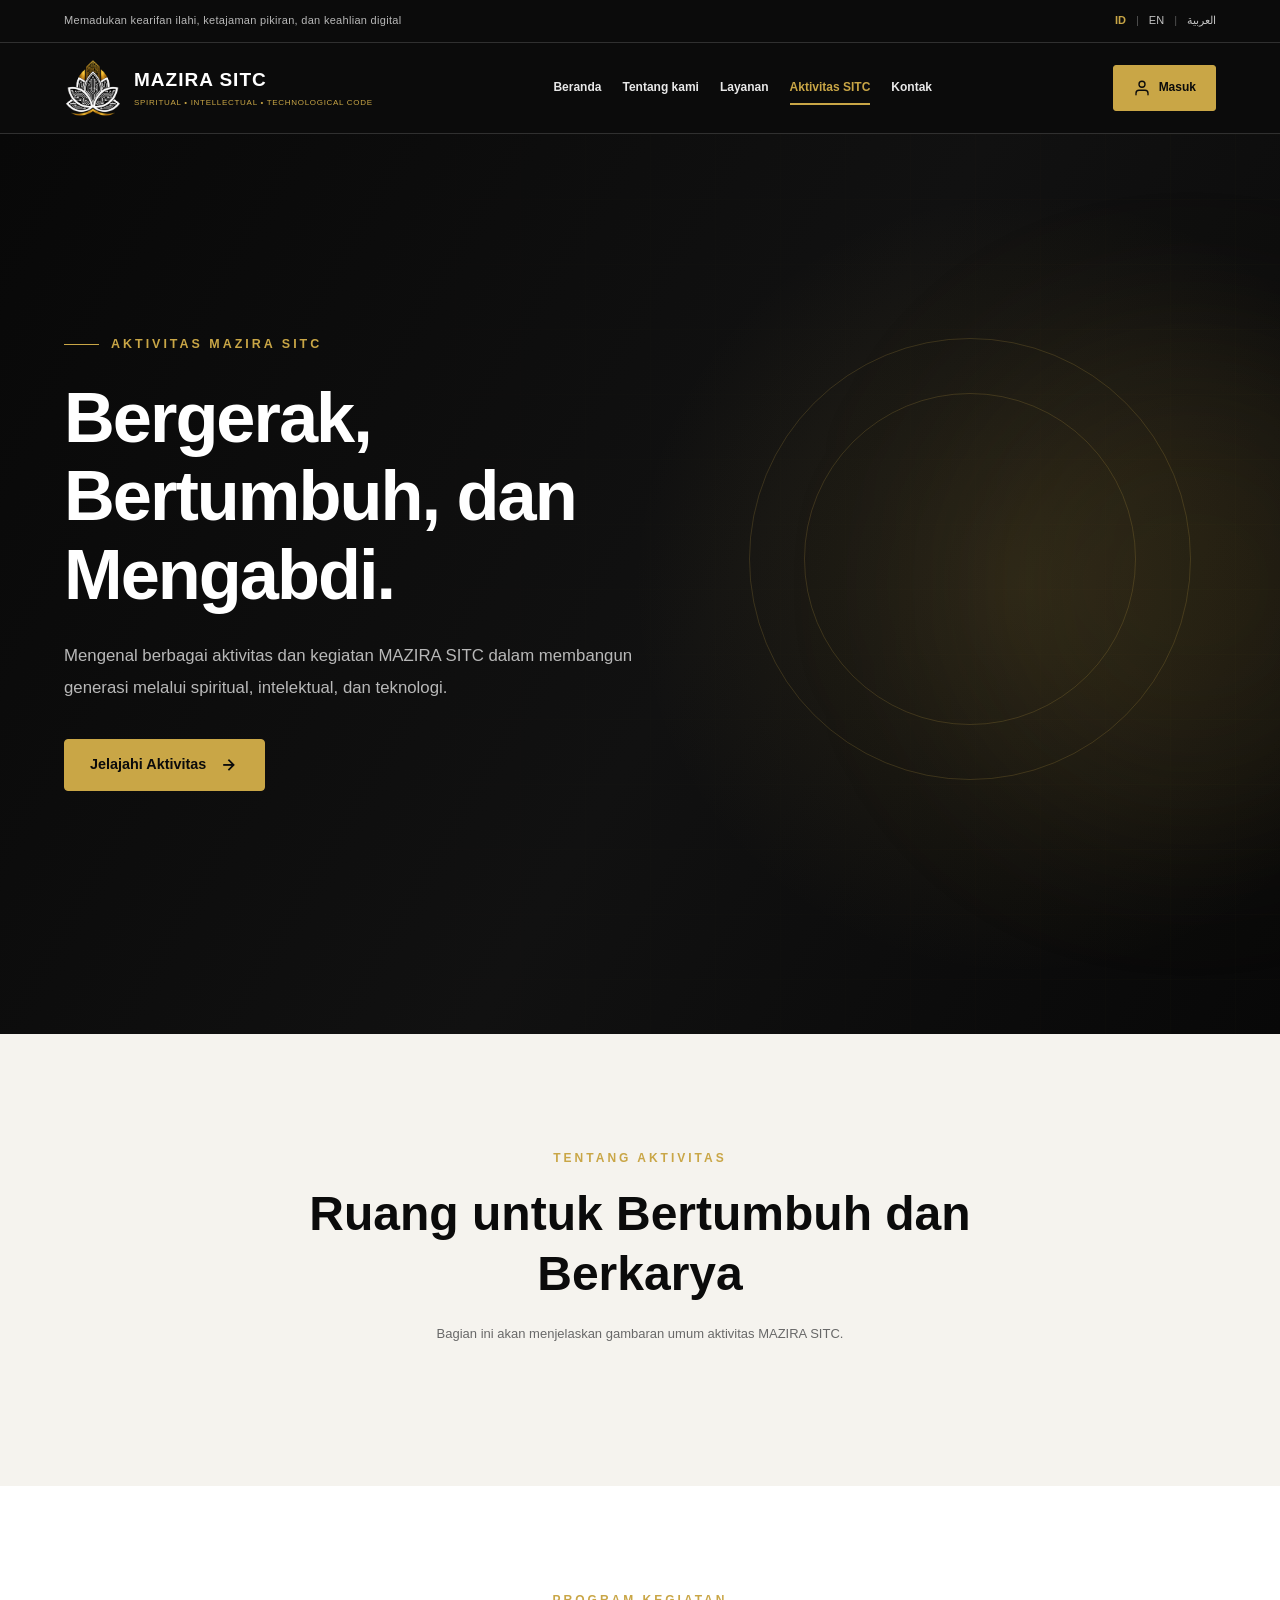
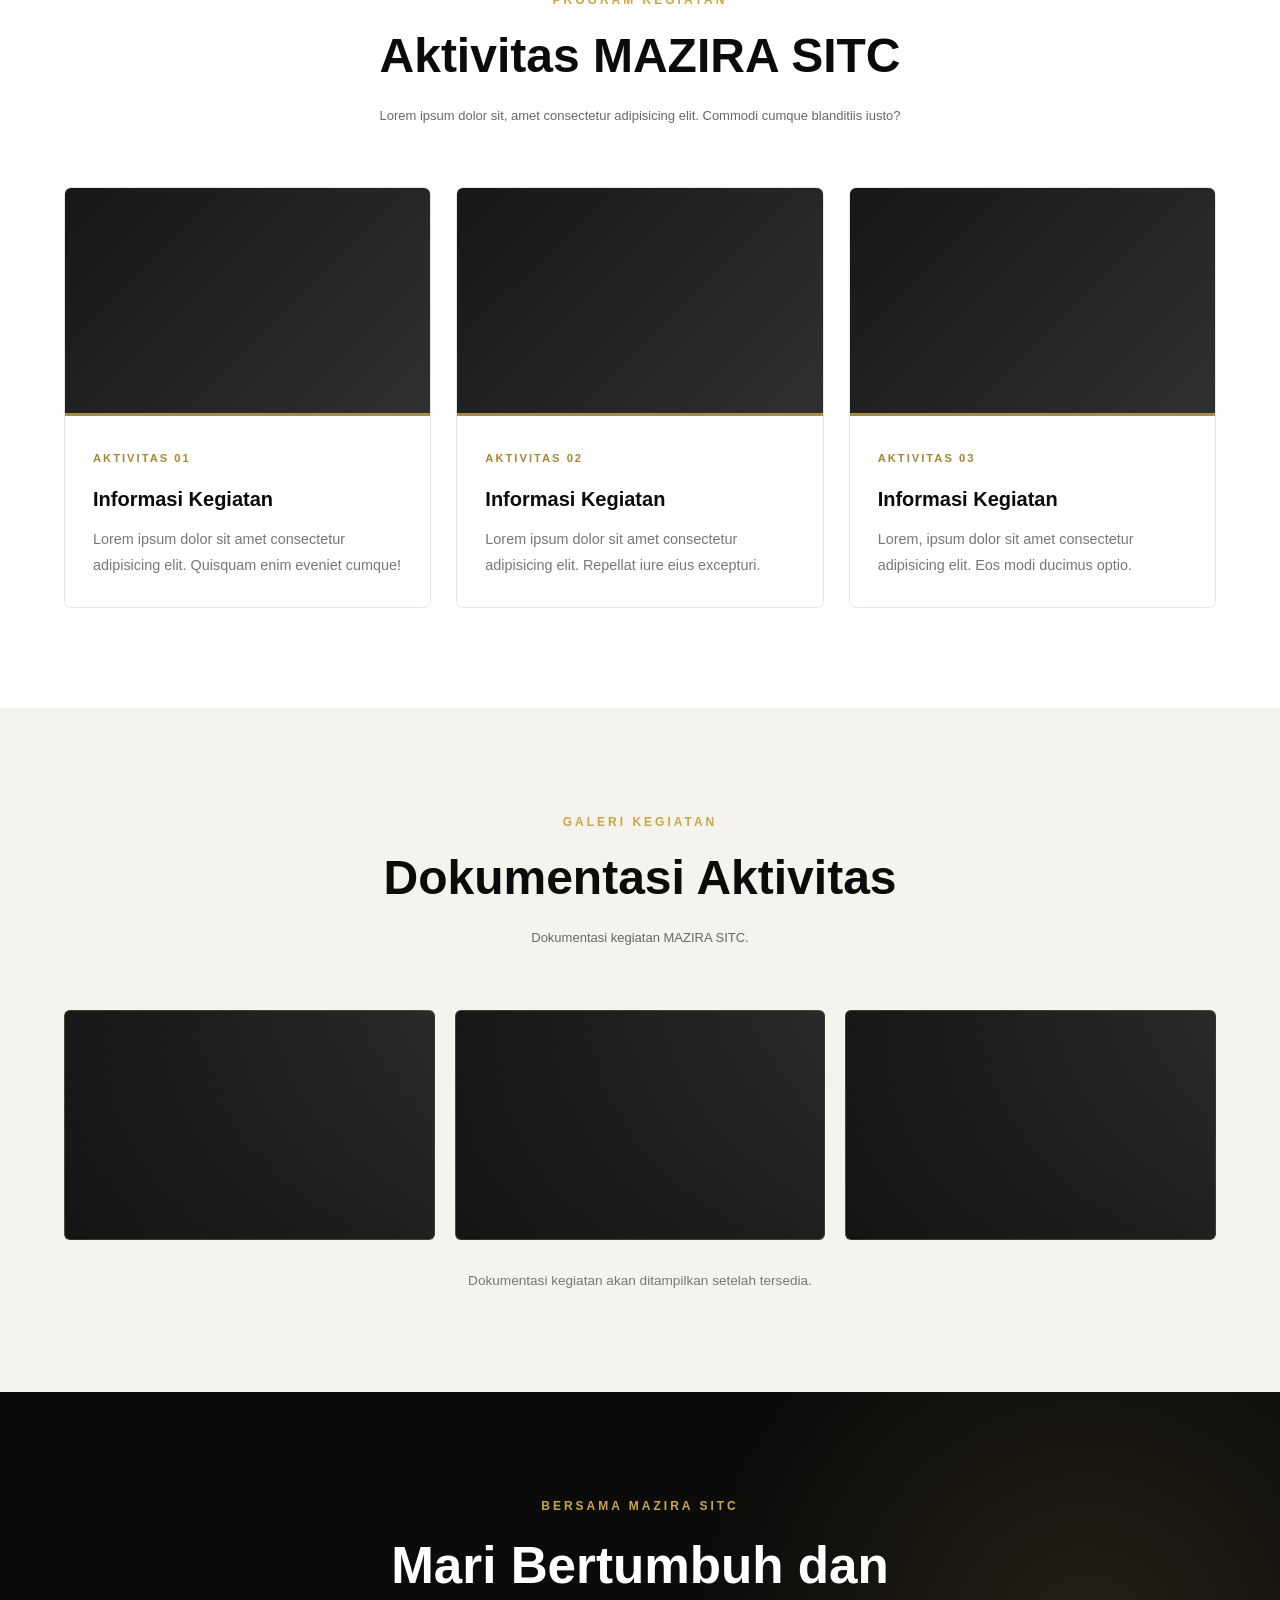
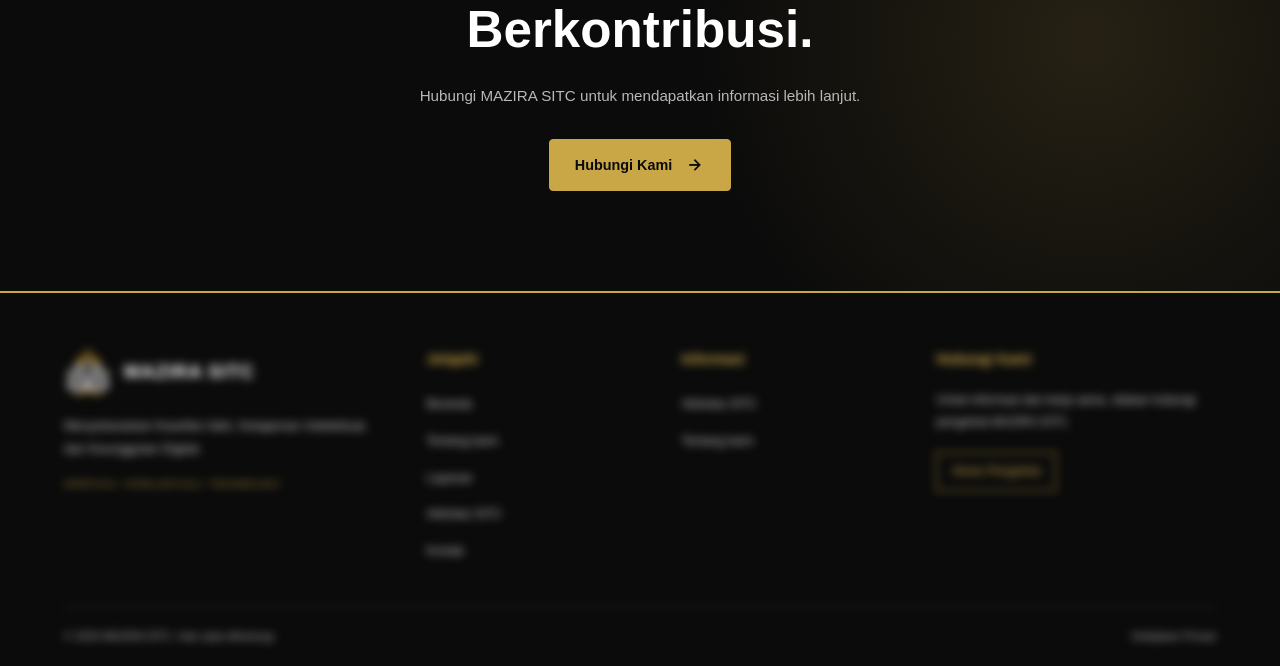
==== aktivitas.html @ b97f02ae "Update website Mazira" ====
<!DOCTYPE html>
<html lang="id">
<head>
    <meta charset="UTF-8">
    <meta name="viewport" content="width=device-width, initial-scale=1.0">

    <meta name="description"
          content="Informasi aktivitas dan kegiatan MAZIRA SITC.">

    <title>Aktivitas | MAZIRA SITC</title>

    <!-- Box Icons -->
    <link
        href="https://unpkg.com/boxicons@2.1.4/css/boxicons.min.css"
        rel="stylesheet"
    >

    <!-- CSS -->
    <link rel="stylesheet" href="assets/css/style.css">
    <link rel="stylesheet" href="assets/css/aktivitas.css">
</head>

<body>

    <!-- =========== NAVBAR ========== -->
    <header class="header">

        <!-- TOPBAR -->
        <div class="topbar">
            <div class="container topbar-container">

                <p class="tagline" data-i18n="navbar.tagline">
                    Memadukan kearifan ilahi,  ketajaman pikiran, dan keahlian digital
                </p>

                <!-- PILIHAN BAHASA -->
                <div class="language" aria-label="Pilihan bahasa">
                    <button class="lang active"
                            type="button"
                            data-language="id"
                            aria-pressed="true">ID</button>

                    <span aria-hidden="true">|</span>

                    <button class="lang"
                            type="button"
                            data-language="en"
                            aria-pressed="false">EN</button>

                    <span aria-hidden="true">|</span>

                    <button class="lang arabic"
                            type="button"
                            data-language="ar"
                            aria-pressed="false">العربية</button>
                </div>

            </div>
        </div>

        <!-- NAVIGASI UTAMA -->
        <div class="navbar-wrapper">
            <nav class="navbar container" aria-label="Navigasi utama">

                <!-- BRAND / IDENTITAS ORGANISASI -->
                <a href="index.html" class="brand" aria-label="MAZIRA SITC - Beranda">

                    <img 
                        src="assets/img/logo/mazira.png"
                        class="brand-logo"
                        alt="Logo organisasi"
                    >

                    <div class="brand-text">
                        <h1>MAZIRA SITC</h1>

                        <p data-i18n="navbar.brand_description" >
                            SPIRITUAL • INTELLECTUAL • TECHNOLOGICAL CODE
                        </p>
                    </div>

                </a>

                <!-- MENU NAVIGASI -->
                <ul class="nav-menu">

                    <li><a href="index.html" class="nav-link"
                        data-i18n="navbar.beranda" >Beranda</a></li>

                    <li><a href="tentang.html" class="nav-link"
                        data-i18n="navbar.tentang_kami" >Tentang kami</a></li>

                    <li><a href="layanan.html" class="nav-link"
                        data-i18n="navbar.layanan" >Layanan</a></li>
                        
                    <li><a href="aktivitas.html" class="nav-link active"
                        aria-current="page" data-i18n="navbar.aktivitas">Aktivitas SITC</a></li>
                            
                    <li><a href="kontak.html" class="nav-link"
                        data-i18n="navbar.kontak">Kontak</a></li>
                </ul>

                <!-- TOMBOL LOGIN -->
                <a href="login.html" class="login-btn">

                    <svg
                        xmlns="http://www.w3.org/2000/svg"
                        width="18"
                        height="18"
                        viewBox="0 0 24 24"
                        fill="none"
                        stroke="currentColor"
                        stroke-width="1.8"
                        stroke-linecap="round"
                        stroke-linejoin="round"
                        aria-hidden="true">

                        <path d="M20 21v-2a4 4 0 0 0-4-4H8a4 4 0 0 0-4 4v2"/>
                        <circle cx="12" cy="7" r="4"/>

                    </svg>

                    <span data-i18n="navbar.login">Login</span>

                </a>

            </nav>
        </div>

    </header>


    <main>

        <!-- =================================
             HERO AKTIVITAS
        ================================== -->

        <section class="activity-hero">

            <div class="container">

                <div class="activity-hero-content">

                    <span class="activity-eyebrow"
                          data-i18n="activity.hero_eyebrow">
                        AKTIVITAS MAZIRA SITC
                    </span>

                    <h1 data-i18n="activity.hero_title">
                        Bergerak, Bertumbuh,
                        dan Mengabdi.
                    </h1>

                    <p data-i18n="activity.hero_description">
                        Mengenal berbagai aktivitas dan kegiatan
                        MAZIRA SITC dalam membangun generasi
                        melalui spiritual, intelektual, dan teknologi.
                    </p>

                    <a href="#activity-list"
                       class="activity-button">

                        <span data-i18n="activity.hero_button">
                            Jelajahi Aktivitas
                        </span>

                        <i class="bx bx-right-arrow-alt"></i>

                    </a>

                </div>

                <!-- VISUAL / ILUSTRASI -->
                <div class="activity-hero-visual">

                    <!-- Tempat ilustrasi logo atau animasi -->

                </div>

            </div>

        </section>


        <!-- =================================
             PENGANTAR AKTIVITAS
        ================================== -->

        <section class="activity-introduction">

            <div class="container">

                <div class="section-heading">

                    <span data-i18n="activity.intro_eyebrow">
                        TENTANG AKTIVITAS
                    </span>

                    <h2 data-i18n="activity.intro_title">
                        Ruang untuk Bertumbuh dan Berkarya
                    </h2>

                    <p data-i18n="activity.intro_description">
                        Bagian ini akan menjelaskan gambaran umum
                        aktivitas MAZIRA SITC.
                    </p>

                </div>

            </div>

        </section>


        <!-- =================================
             DAFTAR AKTIVITAS
        ================================== -->

        <section class="activity-list" id="activity-list">

            <div class="container">

                <div class="section-heading">

                    <span data-i18n="activity.list_eyebrow">
                        PROGRAM KEGIATAN
                    </span>

                    <h2 data-i18n="activity.list_title">
                        Aktivitas MAZIRA SITC
                    </h2>

                    <p data-i18n="activity.list_description">
                        Lorem ipsum dolor sit, 
                        amet consectetur adipisicing elit. 
                        Commodi cumque blanditiis iusto?
                    </p>

                </div>


                <div class="activity-grid">

                    <!-- KARTU AKTIVITAS 1 -->
                    <article class="activity-card">

                        <div class="activity-card-image">
                            <!-- Tempat gambar kegiatan -->
                        </div>

                        <div class="activity-card-content">

                            <span class="activity-category">
                                AKTIVITAS 01
                            </span>

                            <h3>
                                Informasi Kegiatan
                            </h3>

                            <p>
                                Lorem ipsum dolor sit amet 
                                consectetur adipisicing elit.
                                Quisquam enim eveniet cumque!
                            </p>

                        </div>

                    </article>


                    <!-- KARTU AKTIVITAS 2 -->
                    <article class="activity-card">

                        <div class="activity-card-image">
                            <!-- Tempat gambar kegiatan -->
                        </div>

                        <div class="activity-card-content">

                            <span class="activity-category">
                                AKTIVITAS 02
                            </span>

                            <h3>
                                Informasi Kegiatan
                            </h3>

                            <p>
                                Lorem ipsum dolor sit amet
                                consectetur adipisicing elit.
                                Repellat iure eius excepturi.
                            </p>

                        </div>

                    </article>


                    <!-- KARTU AKTIVITAS 3 -->
                    <article class="activity-card">

                        <div class="activity-card-image">
                            <!-- Tempat gambar kegiatan -->
                        </div>

                        <div class="activity-card-content">

                            <span class="activity-category">
                                AKTIVITAS 03
                            </span>

                            <h3>
                                Informasi Kegiatan
                            </h3>

                            <p>
                                Lorem, ipsum dolor sit amet consectetur
                                adipisicing elit. Eos modi ducimus optio.
                            </p>

                        </div>

                    </article>

                </div>

            </div>

        </section>


        <!-- =================================
             DOKUMENTASI KEGIATAN
        ================================== -->

        <section class="activity-documentation">

            <div class="container">

                <div class="section-heading">

                    <span data-i18n="activity.gallery_eyebrow">
                        GALERI KEGIATAN
                    </span>

                    <h2 data-i18n="activity.gallery_title">
                        Dokumentasi Aktivitas
                    </h2>

                    <p data-i18n="activity.gallery_description">
                        Dokumentasi kegiatan MAZIRA SITC.
                    </p>

                </div>


                <div class="documentation-grid">

                    <!-- FOTO 1 -->
                    <div class="documentation-item">
                        <!-- Tempat foto dokumentasi -->
                    </div>

                    <!-- FOTO 2 -->
                    <div class="documentation-item">
                        <!-- Tempat foto dokumentasi -->
                    </div>

                    <!-- FOTO 3 -->
                    <div class="documentation-item">
                        <!-- Tempat foto dokumentasi -->
                    </div>

                </div>

                <p class="documentation-empty">
                    Dokumentasi kegiatan akan ditampilkan
                    setelah tersedia.
                </p>

            </div>

        </section>


        <!-- =================================
             AJAKAN BERPARTISIPASI
        ================================== -->

        <section class="activity-cta">

            <div class="container">

                <div class="activity-cta-content">

                    <span data-i18n="activity.cta_eyebrow">
                        BERSAMA MAZIRA SITC
                    </span>

                    <h2 data-i18n="activity.cta_title">
                        Mari Bertumbuh dan Berkontribusi.
                    </h2>

                    <p data-i18n="activity.cta_description">
                        Hubungi MAZIRA SITC untuk mendapatkan
                        informasi lebih lanjut.
                    </p>

                    <a href="kontak.html"
                       class="activity-button">

                        <span data-i18n="activity.cta_button">
                            Hubungi Kami
                        </span>

                        <i class="bx bx-right-arrow-alt"></i>

                    </a>

                </div>

            </div>

        </section>

    </main>


    

    <!-- =========== FOOTER ========== -->
    <footer class="footer" id="footer">
        <div class="container">
        
            <div class="footer-main" data-reveal>
            
                <!-- IDENTITAS ORGANISASI -->
                <div class="footer-brand">
                    <a href="index.html" class="footer-brand-link">
                        <img
                            src="assets/img/logo/mazira.png"
                            alt="Logo MAZIRA SITC"
                            class="footer-logo"
                        >
                    
                        <span class="footer-brand-name">
                            MAZIRA SITC
                        </span>
                    </a>
                
                    <p class="footer-tagline" data-i18n="footer.hero_description">
                        Menyelaraskan Kearifan Ilahi, Ketajaman
                        Intelektual, dan Keunggulan Digital.
                    </p>
                
                    <p class="footer-motto" data-i18n="footer.brand_description">
                        SPIRITUAL • INTELLECTUAL • TECHNOLOGY
                    </p>
                </div>
            
                <!-- NAVIGASI -->
                <div class="footer-column">
                    <h3 data-i18n="footer.footer_explore">Jelajahi</h3>
                
                    <ul>
                        <li><a href="#" data-i18n="navbar.beranda">Beranda</a></li>
                        <li><a href="#" data-i18n="navbar.tentang_kami">Tentang Kami</a></li>
                        <li><a href="#" data-i18n="navbar.layanan">Layanan</a></li>
                        <li><a href="#" data-i18n="navbar.aktivitas">Aktivitas SITC</a></li>
                        <li><a href="#" data-i18n="navbar.kontak">Kontak</a></li>
                    </ul>
                </div>
            
                <!-- INFORMASI -->
                <div class="footer-column">
                    <h3 data-i18n="footer.footer_information">Informasi</h3>
                
                    <ul>
                        <li><a href="aktivitas.html" data-i18n="navbar.aktivitas">Aktivitas</a></li>
                        <li><a href="tentang.html" data-i18n="navbar.tentang_kami">Tentang Kami</a></li>
                    </ul>
                </div>
            
                <!-- KONTAK -->
                <div class="footer-column footer-contact">
                    <h3 data-i18n="footer.footer_contact">Hubungi Kami</h3>
                
                    <p data-i18n="footer.footer_contact_description">
                        Untuk informasi dan kerja sama,
                        silakan hubungi pengelola MAZIRA SITC.
                    </p>
                
                    <!-- Isi dengan kontak resmi setelah tersedia -->
                    <a href="login.html" class="footer-contact-link" data-i18n="footer.footer_manager">
                        Akses Pengelola
                    </a>
                </div>
            
            </div>
        
            <!-- COPYRIGHT -->
            <div class="footer-bottom" data-reveal>
                <p data-i18n="footer.footer_copyright">
                    &copy; 2026 MAZIRA SITC.
                    Hak cipta dilindungi.
                </p>
            
                <a href="kebijakan-privasi.html" data-i18n="footer.footer_privacy">
                    Kebijakan Privasi
                </a>
            </div>
        
        </div>
    </footer>



    <!-- JAVASCRIPT -->
    <script src="assets/js/language.js"></script>
    <script src="assets/js/scroll-animate.js"></script>

</body>
</html>
---- assets/css/style.css ----
/* ========================================
   1. RESET DAN VARIABEL GLOBAL
======================================== */

:root {
    /* Warna utama */
    --warna-hitam: #0B0B0B;
    --warna-hitam-muda: #171717;
    --warna-emas: #C9A646;
    --warna-emas-hover: #D9B95F;
    --warna-putih: #FFFFFF;
    --warna-latar: #F5F3EE;

    /* Warna teks */
    --warna-teks: #111111;
    --warna-teks-terang: #FFFFFF;
    --warna-teks-sekunder: #B8B8B8;

    /* Garis */
    --warna-border: #303030;
    --warna-border-terang: #E5E5E5;

    /* Container dan jarak luar halaman */
    --jarak-kertas: 5%;
    --lebar-maksimum: 1440px;

    /* Jarak komponen */
    --jarak-kecil: 8px;
    --jarak-sedang: 16px;
    --jarak-besar: 24px;

    /* Tinggi navbar */
    --tinggi-topbar: 42px;
    --tinggi-navbar: 90px;
}

/* ========================================
   2. RESET
======================================== */

* {
    margin: 0;
    padding: 0;
    box-sizing: border-box;
}

html {
    scroll-behavior: smooth;
}

body {
    font-family: Arial, Helvetica, sans-serif;
    background: var(--warna-putih);
    color: var(--warna-teks);
    line-height: 1.6;
}

a {
    color: inherit;
    text-decoration: none;
}

button,
input {
    font: inherit;
}

button {
    cursor: pointer;
}

img {
    display: block;
    max-width: 100%;
}

/* ========================================
   3. CONTAINER GLOBAL
======================================== */

.container {
    width: calc(100% - (var(--jarak-kertas) * 2));
    max-width: var(--lebar-maksimum);
    margin-inline: auto;
}

/* ========================================
   4. HEADER
======================================== */

.header {
    position: sticky;
    top: 0;
    width: 100%;
    background: var(--warna-hitam);
    color: var(--warna-teks-terang);
    z-index: 9999999;
    animation: navbar-intro 0.9s ease both;
}

@keyframes navbar-intro {
    from {
        opacity: 0;
        transform: translateY(-100%);
    }

    to {
        opacity: 1;
        transform: translateY(0);
    }
}

/* ========================================
   5. TOPBAR
======================================== */
.topbar {
    background: var(--warna-hitam);
    border-bottom: 1px solid var(--warna-border);
}

.topbar-container {
    min-height: var(--tinggi-topbar);
    display: flex;
    align-items: center;
    justify-content: space-between;
    gap: 20px;
}

.tagline {
    color: var(--warna-teks-sekunder);
    font-size: 11px;
    letter-spacing: 0.3px;
}

/* ========================================
   6. PILIHAN BAHASA
======================================== */

.language {
    display: flex;
    align-items: center;
    gap: 10px;
    flex-shrink: 0;
    color: #555555;
    font-size: 11px;
}

.lang {
    padding: 4px 0;
    border: none;
    background: transparent;
    color: #C4C4C4;
    transition: color 0.2s ease;
}

.lang:hover,
.lang.active {
    color: var(--warna-emas);
}

.lang.active {
    font-weight: 700;
}

.lang:focus-visible {
    outline: 1px solid var(--warna-emas);
    outline-offset: 4px;
}

/* ========================================
   7. NAVBAR WRAPPER
======================================== */

.navbar-wrapper {
    background: var(--warna-hitam);
    border-bottom: 1px solid var(--warna-border);
}

.navbar {
    min-height: var(--tinggi-navbar);
    display: flex;
    align-items: center;
    justify-content: space-between;
    gap: 25px;
}

/* ========================================
   8. BRAND / IDENTITAS
======================================== */

.brand {
    display: flex;
    align-items: center;
    gap: 12px;
    flex-shrink: 0;
    color: var(--warna-putih);
}

.brand-logo {
    width: 58px;
    height: 58px;
    object-fit: contain;
    display: block;
    flex-shrink: 0;
}

.brand-text h1 {
    color: var(--warna-putih);
    font-size: 19px;
    font-weight: 800;
    letter-spacing: 1px;
    line-height: 1.4;
    white-space: nowrap;
}

.brand-text p {
    margin-top: 4px;
    color: var(--warna-emas);
    font-size: 8px;
    letter-spacing: 0.7px;
    line-height: 1.5;
    white-space: nowrap;
}

/* ========================================
   9. MENU NAVIGASI
======================================== */

.nav-menu {
    display: flex;
    align-items: center;
    justify-content: center;
    gap: 21px;
    list-style: none;
}

.nav-link {
    position: relative;
    display: inline-block;
    padding: 10px 0;
    color: #E8E8E8;
    font-size: 12px;
    font-weight: 600;
    white-space: nowrap;
    transition: color 0.25s ease;
}

.nav-link::after {
    content: "";
    position: absolute;
    left: 0;
    bottom: 3px;
    width: 0;
    height: 2px;
    background: var(--warna-emas);
    transition: width 0.25s ease;
}

.nav-link:hover,
.nav-link.active {
    color: var(--warna-emas);
}

.nav-link:hover::after,
.nav-link.active::after {
    width: 100%;
}

/* ========================================
   10. TOMBOL LOGIN
======================================== */

.login-btn {
    display: inline-flex;
    align-items: center;
    justify-content: center;
    gap: 8px;
    padding: 12px 19px;
    background: var(--warna-emas);
    color: var(--warna-hitam);
    border: 1px solid var(--warna-emas);
    border-radius: 3px;
    font-size: 12px;
    font-weight: 700;
    white-space: nowrap;
    flex-shrink: 0;
    transition:
        background 0.25s ease,
        color 0.25s ease,
        border-color 0.25s ease;
}

.login-btn:hover {
    background: transparent;
    color: var(--warna-emas);
    border-color: var(--warna-emas);
}

.login-btn svg {
    flex-shrink: 0;
}

/* ========================================
   11. KONTEN UTAMA
======================================== */

.main-content {
    min-height: 60vh;
    background: var(--warna-latar);
}

/* ========================================
   12. RESPONSIVE TABLET
======================================== */

@media (max-width: 1100px) {
    .navbar {
        flex-wrap: wrap;
        gap: 18px;
        padding-block: 18px;
    }

    .brand {
        margin-right: auto;
    }

    .nav-menu {
        order: 3;
        width: 100%;
        flex-wrap: wrap;
        justify-content: center;
        gap: 10px 24px;
        border-top: 1px solid var(--warna-border);
        padding-top: 14px;
    }
}

/* ========================================
   13. RESPONSIVE HP
======================================== */

@media (max-width: 600px) {
    :root {
        --jarak-kertas: 4%;
        --tinggi-topbar: 44px;
    }

    .topbar-container {
        gap: 10px;
    }

    .tagline {
        max-width: 170px;
        font-size: 9px;
        line-height: 1.5;
    }

    .language {
        gap: 6px;
        font-size: 10px;
    }

    .navbar {
        gap: 15px;
        padding-block: 14px;
    }

    .brand {
        gap: 8px;
    }

    .brand-logo {
        width: 42px;
        height: 42px;
    }

    .brand-text h1 {
        font-size: 15px;
        letter-spacing: 0.5px;
    }

    .brand-text p {
        max-width: 170px;
        font-size: 6px;
        letter-spacing: 0.3px;
        white-space: normal;
        line-height: 1.5;
    }

    .login-btn {
        gap: 5px;
        padding: 9px 11px;
        font-size: 11px;
    }

    .login-btn svg {
        width: 15px;
        height: 15px;
    }

    .nav-menu {
        gap: 6px 16px;
        padding-top: 10px;
    }

    .nav-link {
        font-size: 11px;
        padding: 8px 0;
    }
}

/* ========================================
   14. HP KECIL
======================================== */

@media (max-width: 360px) {
    .tagline {
        max-width: 125px;
    }

    .language {
        gap: 5px;
        font-size: 9px;
    }

    .brand-text p {
        max-width: 135px;
    }

    .nav-menu {
        gap: 5px 12px;
    }
}


















/* ========== { Home - Hero } ========== */
.home {
    width: 100%;
    overflow: hidden;
}

.hero {
    position: relative;
    isolation: isolate;
    overflow: hidden;
    background:
        radial-gradient(ellipse at 74% 60%, #29200d 0%, transparent 42%),
        linear-gradient(115deg, #080808 0%, #11100d 100%);
    color: var(--warna-putih);
}


.hero::before,
.hero::after {
    content: '';
    position: absolute;
    z-index: -1;
    width: 260px;
    height: 260px;
    border: 1px solid rgb(201 166 70 / 13%);
    /* border: 1px solid #fff; */
    transform: rotate(45deg);
    pointer-events: none;
}



.hero::after {
    right: -140px;
    bottom: -160px;
}

.hero-container {
    min-height: 480px;

    display: grid;
    grid-template-columns: minmax(0, 1.1fr) minmax(0, 0.9fr);
    align-items: center;

    /* Jarak tulisan dengan area logo */
    gap: clamp(70px, 8vw, 140px);

    padding-block: 75px;
}

.hero-content {
    max-width: 680px;
    min-width: 0;
}

.hero-eyebrow,
.section-eyebrow {
    margin-bottom: 14px;
    color: var(--warna-emas);
    font-size: 11px;
    font-weight: 700;
    letter-spacing: 1.5px;
}

.hero-title {
    margin-bottom: 20px;
    color: var(--warna-putih);
    font-size: clamp(30px, 4vw, 49px);
    font-weight: 800;
    line-height: 1.2;
    letter-spacing: -0.8px;
}

.hero-title > span {
    display: block;
}

.hero-highlight {
    color: var(--warna-emas);
}

.hero-description {
    max-width: 560px;
    margin-bottom: 28px;
    color: #D0D0D0;
    font-size: 14px;
    line-height: 1.9;
}

.hero-actions {
    display: flex;
    flex-wrap: wrap;
    align-items: center;
    gap: 13px;
}

.btn {
    min-height: 44px;
    display: inline-flex;
    align-items: center;
    justify-content: center;
    gap: 12px;
    padding: 11px 19px;
    border: 1px solid transparent;
    border-radius: 3px;
    font-size: 12px;
    font-weight: 700;
    transition:
        color 0.25s ease,
        background 0.25s ease,
        border-color 0.25s ease;
}

.btn-primary {
    background: var(--warna-emas);
    border-color: var(--warna-emas);
    color: var(--warna-hitam);
}

.btn-primary:hover {
    background: var(--warna-emas-hover);
    border-color: var(--warna-emas-hover);
}

.btn-outline {
    background: transparent;
    border-color: var(--warna-emas);
    color: var(--warna-putih);
}

.btn-outline:hover {
    background: var(--warna-emas);
    color: var(--warna-hitam);
}














/* ========================================
   ORBIT PLANET MAZIRA SITC
======================================== */

.hero-visual {
    position: relative;
    width: min(100%, 460px);
    aspect-ratio: 1 / 1;
    display: grid;
    place-items: center;
    justify-self: center;
    perspective: 1000px;
    isolation: isolate;
    
}


/* LOGO TENGAH: TIDAK BERPUTAR */

.hero-emblem {
    position: relative;
    z-index: 5;
    width: 145px;
    height: 145px;
    display: grid;
    place-items: center;
    border: 1px solid rgb(201 166 70 / 45%);
    border-radius: 50%;

    background: radial-gradient(
        circle,
        rgb(201 166 70 / 13%),
        transparent 70%
    );

    box-shadow: 0 0 65px rgb(201 166 70 / 12%);
}

.hero-emblem img {
    width: 90px;
    height: 110px;
    object-fit: contain;
}

/* GARIS ORBIT IKUT BERPUTAR */
.hero-orbit {
    position: absolute;
    top: 50%;
    left: 50%;

    width: var(--orbit-width);
    height: var(--orbit-height);

    margin-left: calc(var(--orbit-width) / -2);
    margin-top: calc(var(--orbit-height) / -2);

    border: 1px solid rgb(201 166 70 / 35%);
    border-radius: 50%;

    transform:
        rotate(var(--orbit-angle))
        rotateX(var(--orbit-tilt));

    transform-style: preserve-3d;
    transform-origin: center;
    pointer-events: none;

    /* Memutar garis pada poros tengah */
    animation:
        orbit-line-spin
        var(--orbit-speed)
        linear
        infinite;
}




/* ANIMASI ROTASI GARIS */

@keyframes orbit-line-spin {
    from {
        transform:
            rotate(var(--orbit-angle))
            rotateX(var(--orbit-tilt));
    }

    to {
        transform:
            rotate(calc(var(--orbit-angle) + 360deg))
            rotateX(var(--orbit-tilt));
    }
}





/* PEMBUNGKUS TITIK: INILAH YANG BERPUTAR */
.orbit-rotation {
    position: absolute;
    inset: 0;

    border-radius: 50%;

    animation:
        planet-spin
        var(--orbit-speed)
        linear
        infinite;

    transform-origin: center;
}

/* TITIK PLANET */

.orbit-dot {
    position: absolute;
    top: -4px;
    left: 50%;

    width: 8px;
    height: 8px;

    border-radius: 50%;
    background: var(--warna-emas);

    box-shadow:
        0 0 8px rgb(201 166 70 / 90%),
        0 0 16px rgb(201 166 70 / 50%);

    transform: translateX(-50%);
}

/* ORBIT 1 */

.orbit-one {
    --orbit-width: 190px;
    --orbit-height: 85px;
    --orbit-speed: 5s;
    --orbit-tilt: 12deg;
    --orbit-angle: 0deg;

    z-index: 2;
}

/* ORBIT 2 */

.orbit-two {
    --orbit-width: 235px;
    --orbit-height: 100px;
    --orbit-speed: 8s;
    --orbit-tilt: -10deg;
    --orbit-angle: 35deg;

    z-index: 1;
}

.orbit-two .orbit-dot {
    width: 6px;
    height: 6px;
}

/* ORBIT 3 */

.orbit-three {
    --orbit-width: 280px;
    --orbit-height: 115px;
    --orbit-speed: 11s;
    --orbit-tilt: 9deg;
    --orbit-angle: 75deg;

    z-index: 2;
}

.orbit-three .orbit-dot {
    width: 7px;
    height: 7px;
}

/* ORBIT 4 */

.orbit-four {
    --orbit-width: 325px;
    --orbit-height: 130px;
    --orbit-speed: 15s;
    --orbit-tilt: -12deg;
    --orbit-angle: 120deg;

    z-index: 1;
}

/* ORBIT TERLUAR */

.orbit-five {
    --orbit-width: 365px;
    --orbit-height: 145px;
    --orbit-speed: 20s;
    --orbit-tilt: 8deg;
    --orbit-angle: 155deg;

    z-index: 0;
    opacity: 0.65;
    border-style: dashed;
}



/* ANIMASI PLANET */

@keyframes planet-spin {
    from {
        transform: rotate(0deg);
    }

    to {
        transform: rotate(360deg);
    }
}


/* HERO TABLET DAN HP */

@media (max-width: 900px) {
    .hero-container {
        grid-template-columns: minmax(0, 1fr);
        gap: 35px;
        padding-block: 55px;
    }

    .hero-content {
        max-width: 680px;
    }

    .hero-visual {
        width: min(100%, 400px);
    }
}

@media (max-width: 600px) {
    .hero-container {
        gap: 25px;
        padding-block: 45px;
    }

    .hero-title {
        font-size: clamp(30px, 8vw, 40px);
    }

    .hero-visual {
        width: min(100%, 340px);
    }
}

/* AKSESIBILITAS: KURANGI ANIMASI JIKA DIMINTA */

/* @media (prefers-reduced-motion: reduce) {
    .orbit-rotation {
        animation: none;
    }
} */










/* ========================================
   ORBIT MAZIRA — VERSI LEBIH LEBAR
======================================== */



/* Garis orbit bergerak dalam ruang 3D */
.hero-orbit {
    animation: orbit-wheel-spin var(--orbit-speed) linear infinite;
    transform-style: preserve-3d;
    will-change: transform;
}

/* Garis berputar seperti roda */
@keyframes orbit-wheel-spin {
    from {
        transform:
            rotateZ(var(--orbit-angle))
            rotateX(var(--orbit-tilt))
            rotateY(0deg);
    }

    to {
        transform:
            rotateZ(var(--orbit-angle))
            rotateX(var(--orbit-tilt))
            rotateY(360deg);
    }
}

/* Orbit 1 */
.orbit-one {
    --orbit-width: 210px;
    --orbit-height: 100px;
    --orbit-speed: 7s;
    --orbit-tilt: 18deg;
    --orbit-angle: 0deg;
}

/* Orbit 2 */
.orbit-two {
    --orbit-width: 270px;
    --orbit-height: 125px;
    --orbit-speed: 10s;
    --orbit-tilt: 58deg;
    --orbit-angle: 35deg;
}

/* Orbit 3 — hampir datar */
.orbit-three {
    --orbit-width: 320px;
    --orbit-height: 140px;
    --orbit-speed: 13s;
    --orbit-tilt: 72deg;
    --orbit-angle: 0deg;
}

/* Orbit 4 — miring berlawanan */
.orbit-four {
    --orbit-width: 370px;
    --orbit-height: 155px;
    --orbit-speed: 17s;
    --orbit-tilt: -48deg;
    --orbit-angle: 120deg;
}

/* Orbit 5 — garis terluar */
.orbit-five {
    --orbit-width: 420px;
    --orbit-height: 175px;
    --orbit-speed: 22s;
    --orbit-tilt: 12deg;
    --orbit-angle: 155deg;

    opacity: 0.65;
    border-style: dashed;
}

/* Orbit 6 — roda datar */
.orbit-six {
    --orbit-width: 450px;
    --orbit-height: 185px;
    --orbit-speed: 19s;
    --orbit-tilt: 78deg;
    --orbit-angle: 65deg;

    z-index: 0;
    opacity: 0.55;
}

/* Orbit 7 — lingkaran luar tambahan */
.orbit-seven {
    --orbit-width: 390px;
    --orbit-height: 165px;
    --orbit-speed: 26s;
    --orbit-tilt: -65deg;
    --orbit-angle: 145deg;

    z-index: 0;
    opacity: 0.45;
    border-style: dashed;
}

/* Logo tetap diam di tengah */
.hero-emblem {
    position: relative;
    z-index: 5;
}

/* HP */
@media (max-width: 600px) {
    .hero-visual {
        width: min(100%, 350px);
    }

    .orbit-one {
        --orbit-width: 155px;
        --orbit-height: 75px;
    }

    .orbit-two {
        --orbit-width: 190px;
        --orbit-height: 90px;
    }

    .orbit-three {
        --orbit-width: 225px;
        --orbit-height: 100px;
    }

    .orbit-four {
        --orbit-width: 260px;
        --orbit-height: 110px;
    }

    .orbit-five {
        --orbit-width: 295px;
        --orbit-height: 120px;
    }

    .orbit-six {
        --orbit-width: 325px;
        --orbit-height: 130px;
    }

    .orbit-seven {
        --orbit-width: 280px;
        --orbit-height: 115px;
    }
}





/* ========================================
   CAHAYA LOGO MAZIRA — SLOW PULSE
======================================== */

.hero-emblem {
    animation: logo-glow-pulse 4s ease-in-out infinite;
    will-change: box-shadow, filter;
}

.hero-emblem img {
    animation: logo-light-pulse 4s ease-in-out infinite;
}

/* Cahaya di sekitar logo berdenyut perlahan */
@keyframes logo-glow-pulse {
    0%,
    100% {
        box-shadow:
            0 0 25px rgb(201 166 70 / 10%),
            0 0 55px rgb(201 166 70 / 5%);
        border-color: rgb(201 166 70 / 35%);
    }

    50% {
        box-shadow:
            0 0 35px rgb(201 166 70 / 25%),
            0 0 75px rgb(201 166 70 / 18%),
            0 0 110px rgb(201 166 70 / 8%);
        border-color: rgb(217 185 95 / 75%);
    }
}

/* Cahaya pada logo ikut menguat dan meredup */
@keyframes logo-light-pulse {
    0%,
    100% {
        filter:
            brightness(1)
            drop-shadow(0 0 2px rgb(201 166 70 / 20%));
    }

    50% {
        filter:
            brightness(1.18)
            drop-shadow(0 0 8px rgb(201 166 70 / 65%))
            drop-shadow(0 0 18px rgb(201 166 70 / 25%));
    }
}
















/* ========================================
   16. HOME - TIGA PILAR
======================================== */

.section-light {
    background: var(--warna-latar);
    color: var(--warna-teks);
}

.pillars {
    padding-block: 55px 60px;
}

.section-heading {
    max-width: 650px;
    margin: 0 auto 30px;
    text-align: center;
}

.section-heading .section-eyebrow {
    margin-bottom: 8px;
}

.section-heading h2 {
    margin-bottom: 10px;
    font-size: clamp(25px, 3vw, 32px);
    line-height: 1.3;
}

.section-heading > p:last-child {
    color: #686868;
    font-size: 13px;
    line-height: 1.8;
}

.pillar-grid {
    display: grid;
    grid-template-columns: repeat(3, minmax(0, 1fr));
    gap: 18px;
}

.pillar-card {
    min-height: 205px;
    padding: 27px 22px;
    text-align: center;
    background: rgb(255 255 255 / 75%);
    border: 1px solid var(--warna-border-terang);
    border-radius: 8px;
    transition:
        transform 0.25s ease,
        border-color 0.25s ease,
        box-shadow 0.25s ease;
}

.pillar-card:hover {
    transform: translateY(-4px);
    border-color: var(--warna-emas);
    box-shadow: 0 10px 28px rgb(0 0 0 / 5%);
}

.pillar-icon {
    width: 58px;
    height: 58px;
    display: grid;
    place-items: center;
    margin: 0 auto 12px;
    border-radius: 50%;
    background: #F3EBD7;
    color: #A88732;
    font-size: 29px;
}

.pillar-card h3 {
    font-size: 17px;
    font-weight: 700;
}

.pillar-line {
    display: block;
    width: 32px;
    height: 2px;
    margin: 11px auto;
    background: var(--warna-emas);
}

.pillar-card p {
    max-width: 290px;
    margin-inline: auto;
    color: #686868;
    font-size: 12px;
    line-height: 1.8;
}








/* ========================================
   17. HOME - TENTANG MAZIRA
======================================== */

.home-about {
    position: relative;
    background: var(--warna-hitam);
    color: var(--warna-putih);
}

.home-about-container {
    min-height: 300px;
    display: grid;
    grid-template-columns: 0.8fr 1.2fr;
    align-items: center;
    gap: 60px;
    padding-block: 65px;
}

.home-about-mark {
    min-height: 180px;
    display: flex;
    flex-direction: column;
    align-items: center;
    justify-content: center;
    gap: 8px;
    border: 1px solid rgb(201 166 70 / 30%);
    background: radial-gradient(
        circle,
        rgb(201 166 70 / 10%),
        transparent 70%
    );
    color: var(--warna-emas);
    font-size: 25px;
    font-weight: 800;
    letter-spacing: 5px;
}

.about-mark-line {
    width: 60px;
    height: 2px;
    background: var(--warna-emas);
}

.home-about-content h2,
.home-cta h2 {
    margin-bottom: 15px;
    font-size: clamp(24px, 3vw, 34px);
    line-height: 1.35;
}

.home-about-content > p:not(.section-eyebrow) {
    max-width: 620px;
    margin-bottom: 20px;
    color: #C5C5C5;
    font-size: 13px;
    line-height: 1.9;
}

.text-link {
    display: inline-flex;
    align-items: center;
    gap: 10px;
    color: var(--warna-emas);
    font-size: 13px;
    font-weight: 700;
}

.text-link:hover {
    color: var(--warna-emas-hover);
}










/* ========================================
   18. HOME - AJAKAN
======================================== */

.home-cta {
    background: #F0EDE5;
    color: var(--warna-teks);
}

.home-cta-container {
    display: flex;
    align-items: center;
    justify-content: space-between;
    gap: 30px;
    padding-block: 48px;
}

.home-cta .section-eyebrow {
    margin-bottom: 8px;
}

.home-cta h2 {
    margin-bottom: 8px;
    font-size: clamp(22px, 3vw, 30px);
}

.home-cta p:not(.section-eyebrow) {
    color: #686868;
    font-size: 13px;
}


/* ========================================
   19. HOME - RESPONSIVE
======================================== */

@media (max-width: 900px) {
    .hero-container {
        grid-template-columns: 1fr 0.7fr;
        gap: 20px;
        padding-block: 50px;
    }

    .hero-visual {
        transform: scale(0.85);
    }

    .pillar-grid {
        gap: 12px;
    }

    .pillar-card {
        padding-inline: 15px;
    }

    .home-about-container {
        gap: 35px;
    }
}

@media (max-width: 650px) {
    .hero-container {
        grid-template-columns: 1fr;
        gap: 20px;
        padding-block: 45px 35px;
    }

    .hero-title {
        font-size: clamp(30px, 8vw, 40px);
    }

    .hero-description {
        font-size: 13px;
    }

    .hero-visual {
        width: 250px;
        transform: scale(0.8);
        margin-block: -15px;
    }

    .pillar-grid {
        grid-template-columns: 1fr;
    }

    .pillar-card {
        min-height: auto;
        padding-block: 25px;
    }

    .home-about-container {
        grid-template-columns: 1fr;
        gap: 28px;
        padding-block: 45px;
    }

    .home-about-mark {
        min-height: 140px;
    }

    .home-cta-container {
        align-items: flex-start;
        flex-direction: column;
        padding-block: 38px;
    }
}

@media (prefers-reduced-motion: reduce) {
    .btn,
    .pillar-card {
        transition: none;
    }

    .pillar-card:hover {
        transform: none;
    }
}












/* =========================================
   ANIMASI PEMBUKA MAZIRA SITC
========================================= */
.hero-content {
    opacity: 0;
    animation: hero-text-intro 0.95s ease forwards;
}


.hero-content > .hero-eyebrow {
    animation-delay: 0.25s;
}


.hero-content > .hero-title {
    animation-delay: 0.4s;
}

.hero-content > .hero-description {
    animation-delay: 0.6s;
}

.hero-content > .hero-actions {
    animation-delay: 0.8s;
}



@keyframes hero-text-intro {
    from {
        opacity: 0;
        transform: translateY(28px);
    }

    to {
        opacity: 1;
        transform: translateY(0);
    }
}


/* 3. LOGO MUNCUL DENGAN CAHAYA EMAS */
.hero-emblem {
    animation:
        hero-logo-intro 1.2s ease 0.5s both,
        logo-glow-pulse 4s ease-in-out 1.7s infinite;
}




@keyframes hero-logo-intro {
    from {
        opacity: 0;
        transform: scale(0.75);
    }

    to {
        opacity: 1;
        transform: scale(1);
    }
}




/* 4. HORMATI PENGATURAN REDUCE MOTION */
@media (prefers-reduced-motion: reduce) {
    .header,
    .hero-content > *,
    .hero-emblem,
    .hero-emblem img {
        animation: none !important;
        opacity: 1;
        transform: none;
    }
}

























/* ========================================
   15. FOOTER MAZIRA SITC
======================================== */

.footer {
    background: var(--warna-hitam);
    color: var(--warna-teks-terang);
    border-top: 2px solid var(--warna-emas);
}

/* Bagian utama footer */

.footer-main {
    display: grid;
    grid-template-columns: 1.5fr 1fr 1fr 1.3fr;
    gap: 40px;
    padding-block: 55px 45px;
}

/* Identitas organisasi */

.footer-brand-link {
    display: inline-flex;
    align-items: center;
    gap: 12px;
    margin-bottom: 18px;
}

.footer-logo {
    width: 48px;
    height: 48px;
    object-fit: contain;
    flex-shrink: 0;
}

.footer-brand-name {
    color: var(--warna-putih);
    font-size: 19px;
    font-weight: 800;
    letter-spacing: 0.8px;
}

.footer-tagline {
    max-width: 340px;
    margin-bottom: 15px;
    color: #C5C5C5;
    font-size: 13px;
    line-height: 1.8;
}

.footer-motto {
    color: var(--warna-emas);
    font-size: 9px;
    letter-spacing: 0.7px;
    line-height: 1.8;
}

/* Kolom footer */

.footer-column h3 {
    margin-bottom: 20px;
    color: var(--warna-emas);
    font-size: 14px;
    font-weight: 700;
}

.footer-column ul {
    list-style: none;
}

.footer-column li + li {
    margin-top: 11px;
}

.footer-column a {
    color: #C5C5C5;
    font-size: 12px;
    transition: color 0.2s ease;
}

.footer-column a:hover {
    color: var(--warna-emas);
}

.footer-contact p {
    margin-bottom: 18px;
    color: #C5C5C5;
    font-size: 12px;
    line-height: 1.8;
}

.footer-contact .footer-contact-link {
    display: inline-block;
    padding: 9px 14px;
    border: 1px solid var(--warna-emas);
    color: var(--warna-emas);
    transition:
        background 0.2s ease,
        color 0.2s ease;
}

.footer-contact .footer-contact-link:hover {
    background: var(--warna-emas);
    color: var(--warna-hitam);
}

/* Bagian copyright */

.footer-bottom {
    display: flex;
    align-items: center;
    justify-content: space-between;
    gap: 20px;
    padding-block: 20px;
    border-top: 1px solid var(--warna-border);
}

.footer-bottom p,
.footer-bottom a {
    color: #AFAFAF;
    font-size: 11px;
}

.footer-bottom a:hover {
    color: var(--warna-emas);
}

/* ========================================
   FOOTER TABLET
======================================== */

@media (max-width: 1000px) {
    .footer-main {
        grid-template-columns: repeat(2, minmax(0, 1fr));
        gap: 35px;
    }
}

/* ========================================
   FOOTER HP
======================================== */

@media (max-width: 600px) {
    .footer-main {
        grid-template-columns: 1fr 1fr;
        gap: 30px 20px;
        padding-block: 38px 30px;
    }

    .footer-brand {
        grid-column: 1 / -1;
    }

    .footer-logo {
        width: 42px;
        height: 42px;
    }

    .footer-brand-name {
        font-size: 17px;
    }

    .footer-tagline {
        font-size: 12px;
    }

    .footer-column h3 {
        margin-bottom: 14px;
        font-size: 13px;
    }

    .footer-column li + li {
        margin-top: 10px;
    }

    .footer-column a,
    .footer-contact p {
        font-size: 11px;
    }

    .footer-bottom {
        align-items: flex-start;
        flex-direction: column;
        gap: 8px;
        padding-block: 18px;
    }
}

/* HP sangat kecil */

@media (max-width: 360px) {
    .footer-main {
        gap: 25px 14px;
    }

    .footer-brand-name {
        font-size: 15px;
    }
}










/* =========================================
   ANIMASI SCROLL BERULANG MAZIRA SITC
========================================= */

/* Kondisi awal: elemen belum terlihat */
[data-reveal] {
    opacity: 0;
    transform: translateY(35px);
    filter: blur(5px);

    transition:
        opacity 0.8s ease,
        transform 0.8s ease,
        filter 0.8s ease;

    will-change: opacity, transform, filter;
}

/* Kondisi ketika elemen terlihat */
[data-reveal].is-visible {
    opacity: 1;
    transform: translateY(0);
    filter: blur(0);
}

/* Hormati pengaturan reduce motion */
@media (prefers-reduced-motion: reduce) {
    [data-reveal] {
        opacity: 1;
        transform: none;
        filter: none;
        transition: none;
    }
}
---- assets/css/aktivitas.css ----
/* =========================================
   AKTIVITAS MAZIRA SITC
========================================= */

/* RESET KHUSUS HALAMAN */
html {
    scroll-behavior: smooth;
}

.activity-hero,
.activity-introduction,
.activity-list,
.activity-documentation,
.activity-cta {
    width: 100%;
}

.activity-hero *,
.activity-introduction *,
.activity-list *,
.activity-documentation *,
.activity-cta * {
    box-sizing: border-box;
}


/* =========================================
   WARNA DAN VARIABEL
========================================= */

:root {
    --activity-black: #0B0B0B;
    --activity-black-light: #171717;
    --activity-gold: #C9A646;
    --activity-gold-hover: #D9B95F;
    --activity-white: #FFFFFF;
    --activity-gray: #B8B8B8;
    --activity-border: rgba(201, 166, 70, 0.2);
}


/* =========================================
   HERO SECTION
========================================= */

.activity-hero {
    position: relative;
    min-height: 100vh;
    display: flex;
    align-items: center;
    overflow: hidden;
    isolation: isolate;
    color: var(--activity-white);
    background:
        radial-gradient(
            circle at 80% 50%,
            rgba(201, 166, 70, 0.13),
            transparent 35%
        ),
        linear-gradient(
            120deg,
            #080808 0%,
            #111111 55%,
            #080808 100%
        );
}

.activity-hero::before {
    content: "";
    position: absolute;
    inset: 0;
    z-index: -1;
    pointer-events: none;
    opacity: 0.12;
    background-image:
        linear-gradient(
            rgba(201, 166, 70, 0.12) 1px,
            transparent 1px
        ),
        linear-gradient(
            90deg,
            rgba(201, 166, 70, 0.12) 1px,
            transparent 1px
        );
    background-size: 65px 65px;
    -webkit-mask-image: linear-gradient(
        to right,
        transparent,
        black
    );
    mask-image: linear-gradient(
        to right,
        transparent,
        black
    );
}

.activity-hero::after {
    content: "";
    position: absolute;
    width: 480px;
    height: 480px;
    right: -150px;
    top: 50%;
    transform: translateY(-50%);
    border-radius: 50%;
    background: rgba(201, 166, 70, 0.08);
    filter: blur(90px);
    z-index: -1;
}

.activity-hero .container {
    /* width: 100%; */
    max-width: 1440px;
    display: grid;
    grid-template-columns: 1.1fr 0.9fr;
    align-items: center;
    gap: 60px;
    padding-top: 20px;
    padding-bottom: 70px;
}

.activity-hero-content {
    max-width: 660px;
    animation: activityHeroEnter 1s ease both;
}

.activity-eyebrow {
    display: inline-flex;
    align-items: center;
    gap: 12px;
    color: var(--activity-gold);
    font-size: 0.78rem;
    font-weight: 700;
    letter-spacing: 3px;
    margin-bottom: 24px;
}

.activity-eyebrow::before {
    content: "";
    width: 35px;
    height: 1px;
    background: var(--activity-gold);
}

.activity-hero h1 {
    max-width: 680px;
    margin: 0 0 25px;
    color: var(--activity-white);
    font-size: clamp(2.8rem, 5.5vw, 5rem);
    font-weight: 700;
    line-height: 1.12;
    letter-spacing: -2px;
}

.activity-hero h1::first-line {
    color: var(--activity-white);
}

.activity-hero-content > p {
    max-width: 570px;
    color: var(--activity-gray);
    font-size: 1.05rem;
    line-height: 1.9;
    margin-bottom: 35px;
}

.activity-button {
    min-height: 52px;
    display: inline-flex;
    align-items: center;
    justify-content: center;
    gap: 12px;
    padding: 0 25px;
    color: var(--activity-black);
    background: var(--activity-gold);
    border: 1px solid var(--activity-gold);
    border-radius: 4px;
    text-decoration: none;
    font-size: 0.9rem;
    font-weight: 700;
    transition: 0.3s ease;
}

.activity-button:hover {
    color: var(--activity-black);
    background: var(--activity-gold-hover);
    transform: translateY(-4px);
    box-shadow: 0 10px 30px rgba(201, 166, 70, 0.2);
}

.activity-button i {
    font-size: 1.3rem;
    transition: transform 0.3s ease;
}

.activity-button:hover i {
    transform: translateX(5px);
}


/* VISUAL HERO */
.activity-hero-visual {
    position: relative;
    min-height: 420px;
    display: flex;
    align-items: center;
    justify-content: center;
}

.activity-hero-visual::before,
.activity-hero-visual::after {
    content: "";
    position: absolute;
    border: 1px solid rgba(201, 166, 70, 0.2);
    border-radius: 50%;
    animation: activityOrbit 18s linear infinite;
}

.activity-hero-visual::before {
    width: 330px;
    height: 330px;
}

.activity-hero-visual::after {
    width: 440px;
    height: 440px;
    animation-direction: reverse;
    animation-duration: 28s;
}

.activity-hero-visual > * {
    position: relative;
    z-index: 1;
}


/* =========================================
   JUDUL SECTION
========================================= */

.section-heading {
    max-width: 720px;
    margin: 0 auto 60px;
    text-align: center;
}

.section-heading > span {
    display: inline-block;
    color: var(--activity-gold);
    font-size: 0.75rem;
    font-weight: 700;
    letter-spacing: 3px;
    margin-bottom: 16px;
}

.section-heading h2 {
    color: var(--activity-black);
    font-size: clamp(2rem, 4vw, 3rem);
    line-height: 1.25;
    margin: 0 0 18px;
}

.section-heading p {
    color: #666666;
    font-size: 0.98rem;
    line-height: 1.8;
    margin: 0;
}


/* =========================================
   PENGANTAR AKTIVITAS
========================================= */

.activity-introduction {
    padding: 110px 0 80px;
    background: #F5F3EE;
}


/* =========================================
   DAFTAR AKTIVITAS
========================================= */

.activity-list {
    padding: 100px 0;
    background: var(--activity-white);
}

.activity-grid {
    display: grid;
    grid-template-columns: repeat(3, minmax(0, 1fr));
    gap: 25px;
}

.activity-card {
    overflow: hidden;
    background: var(--activity-white);
    border: 1px solid #E8E5DD;
    border-radius: 7px;
    transition: 0.35s ease;
}

.activity-card:hover {
    transform: translateY(-8px);
    border-color: var(--activity-gold);
    box-shadow: 0 15px 40px rgba(0, 0, 0, 0.08);
}

.activity-card-image {
    position: relative;
    width: 100%;
    aspect-ratio: 16 / 10;
    overflow: hidden;
    background:
        linear-gradient(
            135deg,
            #171717,
            #303030
        );
}

.activity-card-image::after {
    content: "";
    position: absolute;
    inset: 0;
    border-bottom: 3px solid var(--activity-gold);
    opacity: 0.8;
}

.activity-card-content {
    padding: 28px;
}

.activity-category {
    display: inline-block;
    color: #A88732;
    font-size: 0.7rem;
    font-weight: 700;
    letter-spacing: 2px;
    margin-bottom: 15px;
}

.activity-card h3 {
    color: var(--activity-black);
    font-size: 1.25rem;
    margin: 0 0 12px;
}

.activity-card p {
    color: #777777;
    font-size: 0.9rem;
    line-height: 1.8;
    margin: 0;
}


/* =========================================
   DOKUMENTASI
========================================= */

.activity-documentation {
    padding: 100px 0;
    background: #F5F3EE;
}

.documentation-grid {
    display: grid;
    grid-template-columns: repeat(3, minmax(0, 1fr));
    gap: 20px;
}

.documentation-item {
    position: relative;
    min-height: 230px;
    overflow: hidden;
    border-radius: 6px;
    background:
        linear-gradient(
            135deg,
            #171717,
            #343434
        );
    border: 1px solid var(--activity-border);
    transition: 0.3s ease;
}

.documentation-item:hover {
    transform: translateY(-5px);
    border-color: var(--activity-gold);
}

.documentation-item::after {
    content: "";
    position: absolute;
    inset: 0;
    background: linear-gradient(
        to top,
        rgba(0, 0, 0, 0.4),
        transparent
    );
}

.documentation-empty {
    margin-top: 30px;
    color: #777777;
    text-align: center;
    font-size: 0.85rem;
}


/* =========================================
   CALL TO ACTION
========================================= */

.activity-cta {
    position: relative;
    overflow: hidden;
    padding: 100px 0;
    color: var(--activity-white);
    background:
        radial-gradient(
            circle at 85% 50%,
            rgba(201, 166, 70, 0.14),
            transparent 35%
        ),
        var(--activity-black);
}

.activity-cta-content {
    max-width: 750px;
    margin: 0 auto;
    text-align: center;
}

.activity-cta-content > span {
    display: inline-block;
    color: var(--activity-gold);
    font-size: 0.75rem;
    font-weight: 700;
    letter-spacing: 3px;
    margin-bottom: 18px;
}

.activity-cta h2 {
    color: var(--activity-white);
    font-size: clamp(2rem, 4vw, 3.2rem);
    line-height: 1.25;
    margin: 0 0 20px;
}

.activity-cta p {
    color: var(--activity-gray);
    font-size: 0.95rem;
    line-height: 1.8;
    margin: 0 0 30px;
}


/* =========================================
   ANIMASI
========================================= */

@keyframes activityHeroEnter {
    from {
        opacity: 0;
        transform: translateY(35px);
    }

    to {
        opacity: 1;
        transform: translateY(0);
    }
}

@keyframes activityOrbit {
    from {
        transform: rotate(0deg);
    }

    to {
        transform: rotate(360deg);
    }
}


/* =========================================
   RESPONSIVE TABLET
========================================= */

@media (max-width: 992px) {

    .activity-hero .container {
        grid-template-columns: 1fr;
        gap: 20px;
        text-align: center;
    }

    .activity-hero-content {
        margin: 0 auto;
    }

    .activity-hero-content > p {
        margin-left: auto;
        margin-right: auto;
    }

    .activity-eyebrow {
        justify-content: center;
    }

    .activity-hero-visual {
        min-height: 300px;
    }

    .activity-hero-visual::before {
        width: 250px;
        height: 250px;
    }

    .activity-hero-visual::after {
        width: 320px;
        height: 320px;
    }

    .activity-grid {
        grid-template-columns: repeat(2, minmax(0, 1fr));
    }
}


/* =========================================
   RESPONSIVE MOBILE
========================================= */

@media (max-width: 600px) {

    .activity-hero {
        min-height: auto;
    }

    .activity-hero .container {
        min-height: auto;
        padding-top: 110px;
        padding-bottom: 55px;
    }

    .activity-hero h1 {
        font-size: 2.5rem;
        letter-spacing: -1px;
    }

    .activity-hero-content > p {
        font-size: 0.9rem;
    }

    .activity-hero-visual {
        min-height: 230px;
    }

    .activity-hero-visual::before {
        width: 190px;
        height: 190px;
    }

    .activity-hero-visual::after {
        width: 250px;
        height: 250px;
    }

    .activity-introduction,
    .activity-list,
    .activity-documentation,
    .activity-cta {
        padding: 70px 0;
    }

    .section-heading {
        margin-bottom: 40px;
    }

    .section-heading h2 {
        font-size: 2rem;
    }

    .activity-grid,
    .documentation-grid {
        grid-template-columns: 1fr;
    }

    .activity-card-content {
        padding: 22px;
    }

    .documentation-item {
        min-height: 200px;
    }
}


/* =========================================
   AKSESIBILITAS ANIMASI
========================================= */

@media (prefers-reduced-motion: reduce) {

    .activity-hero-content,
    .activity-hero-visual::before,
    .activity-hero-visual::after {
        animation: none;
    }

    .activity-card,
    .documentation-item,
    .activity-button {
        transition: none;
    }
}
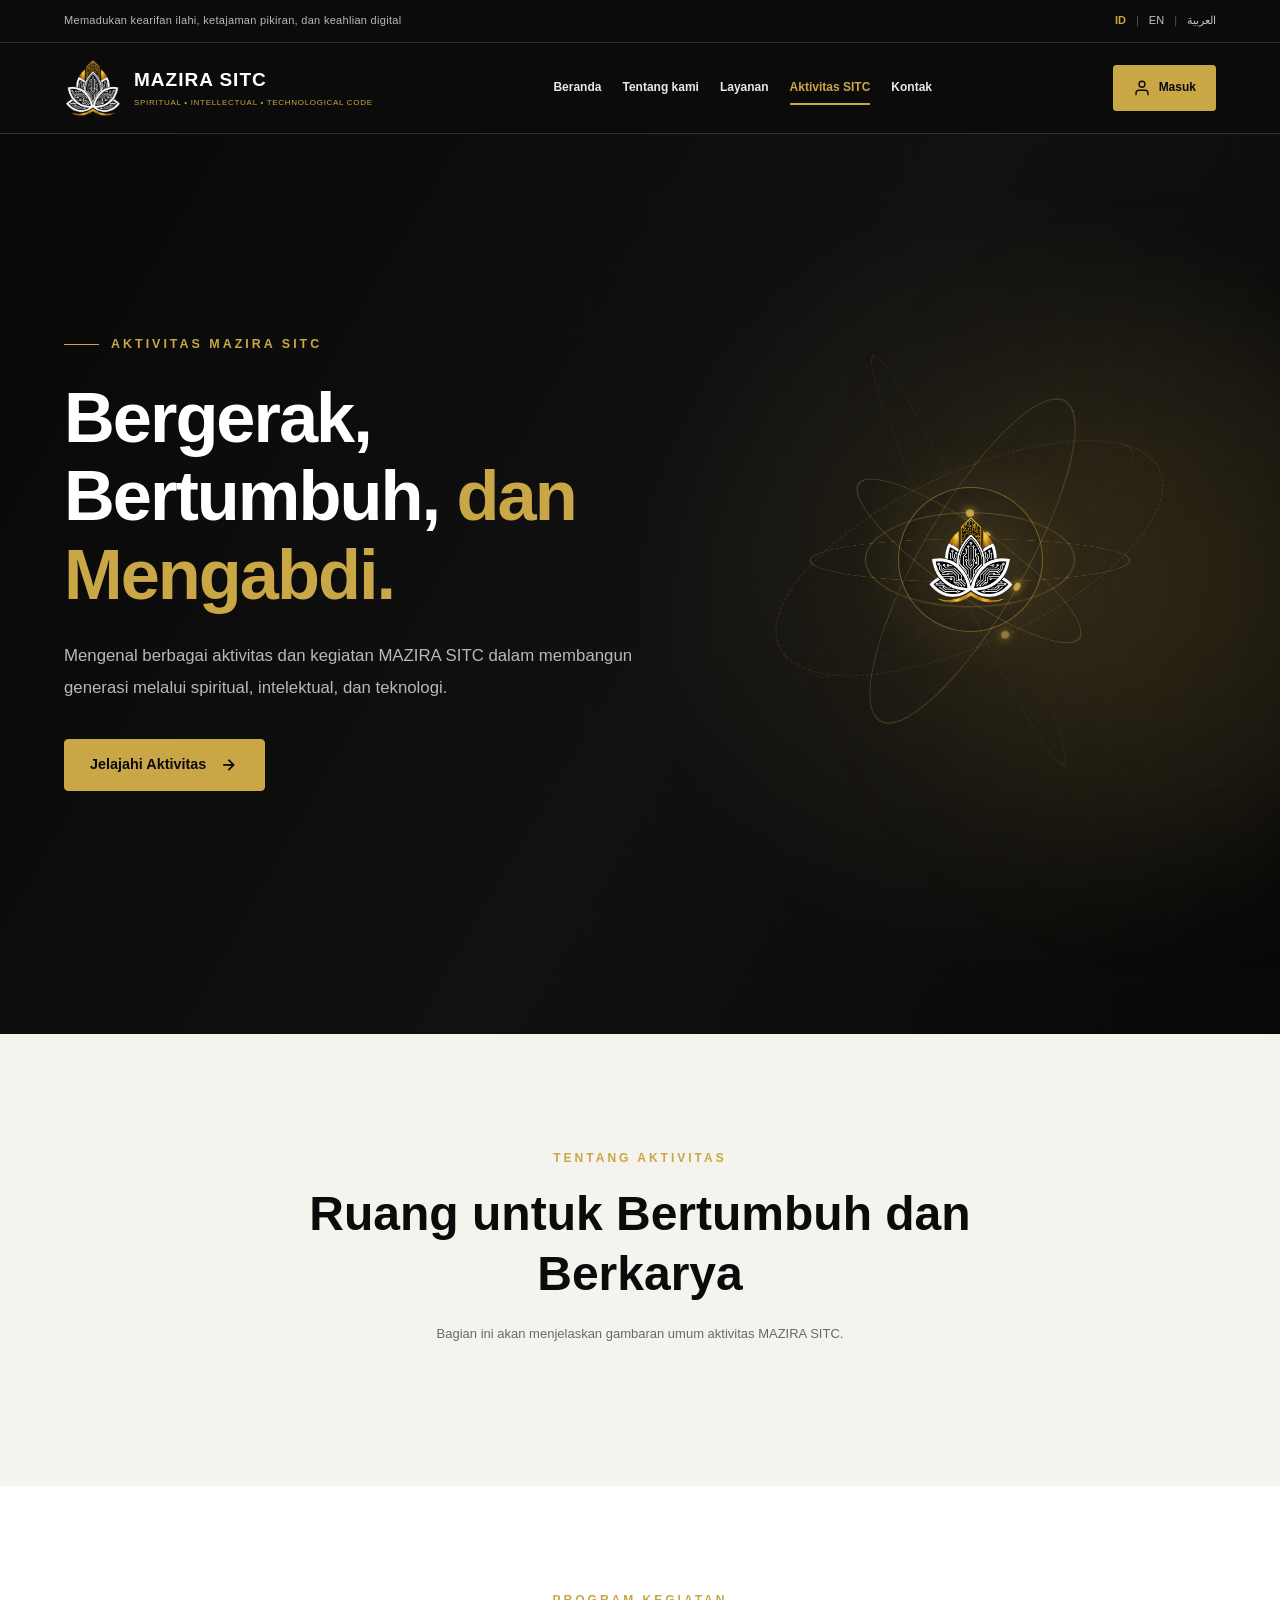
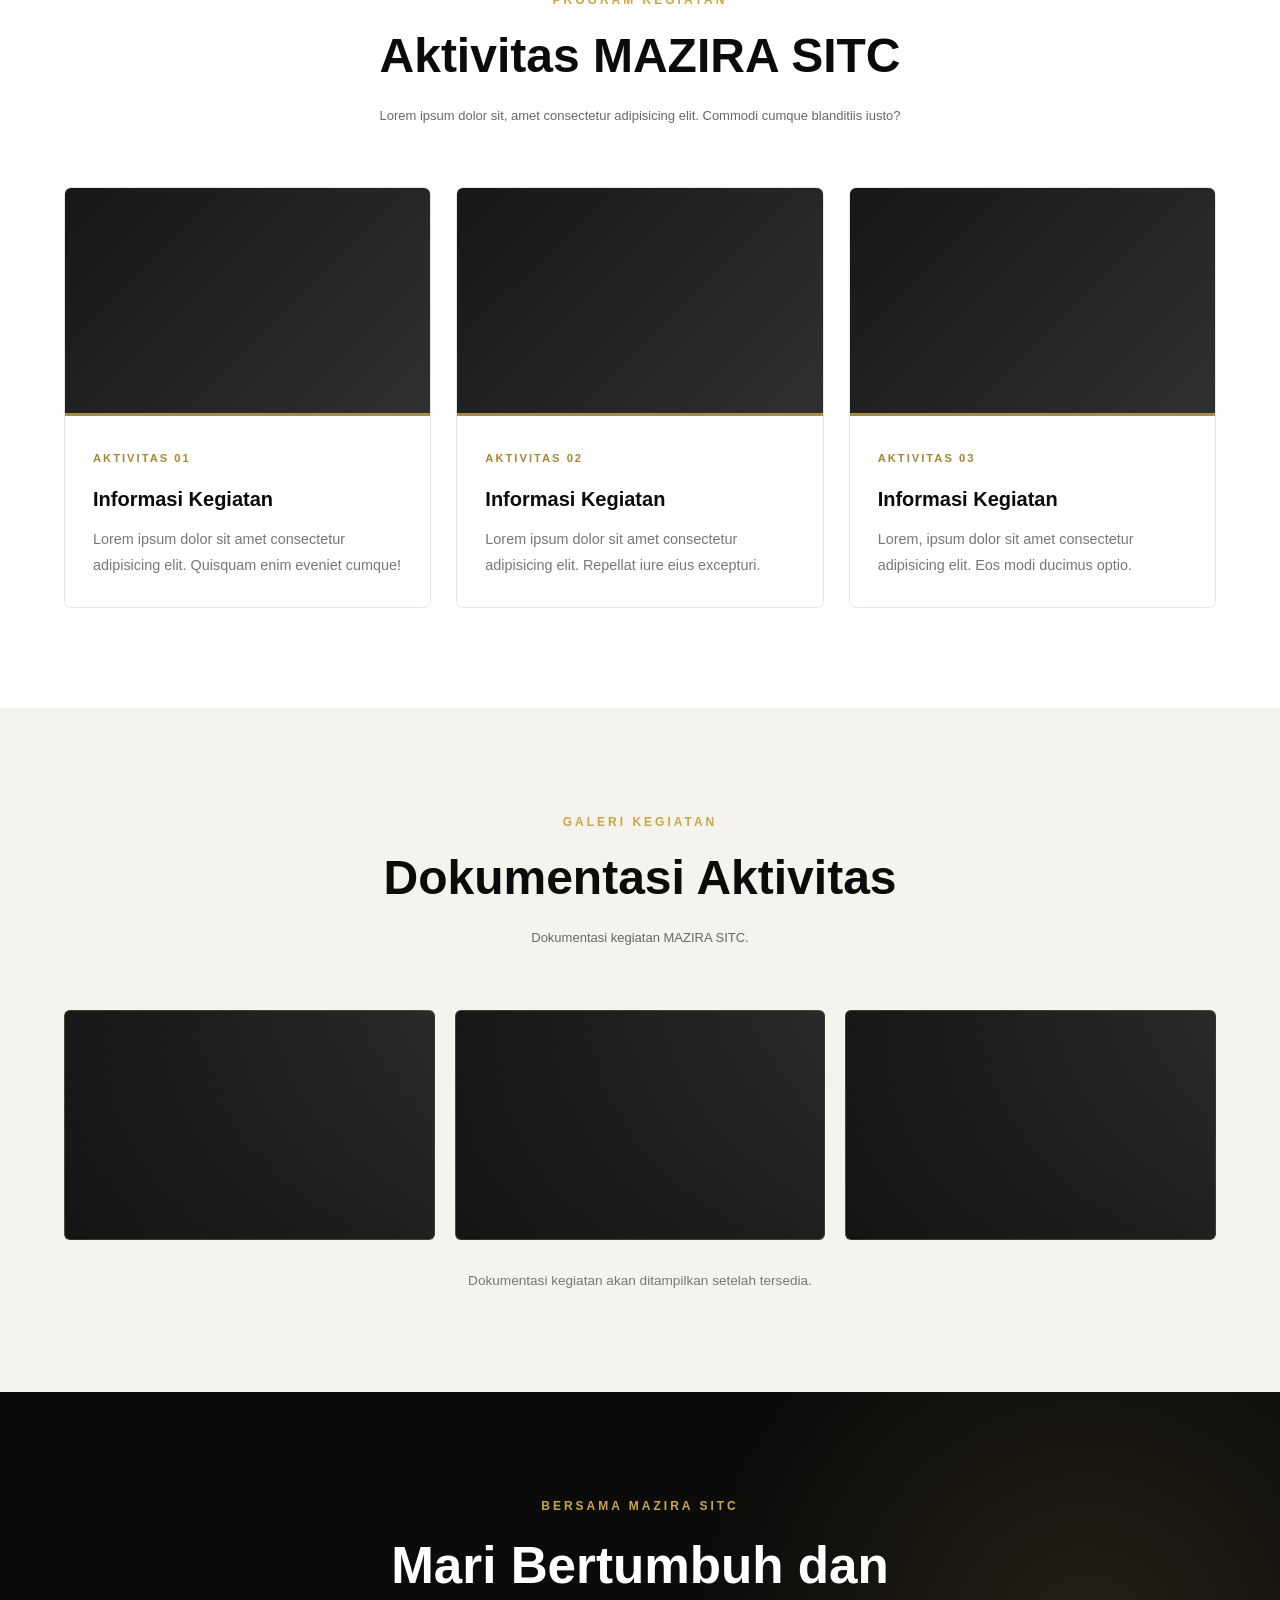
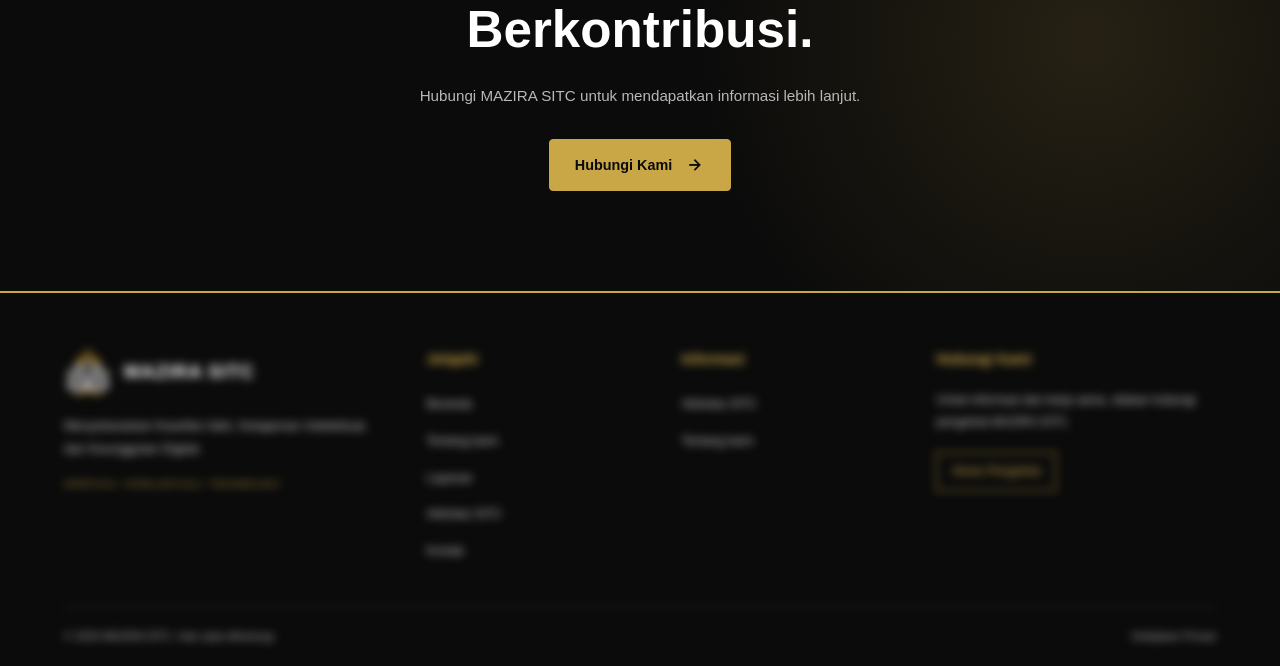
==== commit 17a313a5: "Update website Mazira" ====
--- a/aktivitas.html
+++ b/aktivitas.html
@@ -4,11 +4,11 @@
 <head>
     <meta charset="UTF-8">
     <meta name="viewport" content="width=device-width, initial-scale=1.0">
-
     <meta name="description"
           content="Informasi aktivitas dan kegiatan MAZIRA SITC.">
 
     <title>Aktivitas | MAZIRA SITC</title>
+    <link rel="icon" href="assets/img/logo/mazira.png" type="image/png">
 
     <!-- Box Icons -->
     <link
@@ -148,9 +148,13 @@
                         AKTIVITAS MAZIRA SITC
                     </span>
 
-                    <h1 data-i18n="activity.hero_title">
-                        Bergerak, Bertumbuh,
-                        dan Mengabdi.
+                    <h1>
+                        <span data-i18n="activity.hero_title1">
+                            Bergerak, Bertumbuh,
+                        </span>
+                        <span class="title2" data-i18n="activity.hero_title2">
+                            dan Mengabdi.
+                        </span>
                     </h1>
 
                     <p data-i18n="activity.hero_description">
@@ -173,10 +177,64 @@
                 </div>
 
                 <!-- VISUAL / ILUSTRASI -->
-                <div class="activity-hero-visual">
-
-                    <!-- Tempat ilustrasi logo atau animasi -->
-
+                <div class="hero-visual" aria-hidden="true" data-reveal>
+                
+                    <!-- Orbit planet 1 -->
+                    <div class="hero-orbit orbit-one">
+                        <div class="orbit-rotation">
+                            <span class="orbit-dot"></span>
+                        </div>
+                    </div>
+                
+                    <!-- Orbit planet 2 -->
+                    <div class="hero-orbit orbit-two">
+                        <div class="orbit-rotation">
+                            <span class="orbit-dot"></span>
+                        </div>
+                    </div>
+                
+                    <!-- Orbit planet 3 -->
+                    <div class="hero-orbit orbit-three">
+                        <div class="orbit-rotation">
+                            <span class="orbit-dot"></span>
+                        </div>
+                    </div>
+                
+                    <!-- Orbit planet 4 -->
+                    <div class="hero-orbit orbit-four">
+                        <div class="orbit-rotation">
+                            <span class="orbit-dot"></span>
+                        </div>
+                    </div>
+                
+                    <!-- Orbit planet 5 -->
+                    <div class="hero-orbit orbit-five">
+                        <div class="orbit-rotation">
+                            <span class="orbit-dot"></span>
+                        </div>
+                    </div>
+                    
+                    <!-- ORBIT 6: LINGKARAN DATAR -->
+                    <div class="hero-orbit orbit-six">
+                        <div class="orbit-rotation">
+                            <span class="orbit-dot"></span>
+                        </div>
+                    </div>
+
+                    <!-- ORBIT 7: LINGKARAN LUAR -->
+                    <div class="hero-orbit orbit-seven">
+                        <div class="orbit-rotation">
+                            <span class="orbit-dot"></span>
+                        </div>
+                    </div>
+                
+                    <!-- Matahari: logo tetap diam di tengah -->
+                    <div class="hero-emblem">
+                        <img src="assets/img/logo/mazira.png" alt="">
+                    </div>
+
+                    
+                
                 </div>
 
             </div>
--- a/assets/css/aktivitas.css
+++ b/assets/css/aktivitas.css
@@ -154,6 +154,11 @@
     letter-spacing: -2px;
 }
 
+.activity-hero h1 .title2 {
+    color: var(--activity-gold);
+
+}
+
 .activity-hero h1::first-line {
     color: var(--activity-white);
 }
